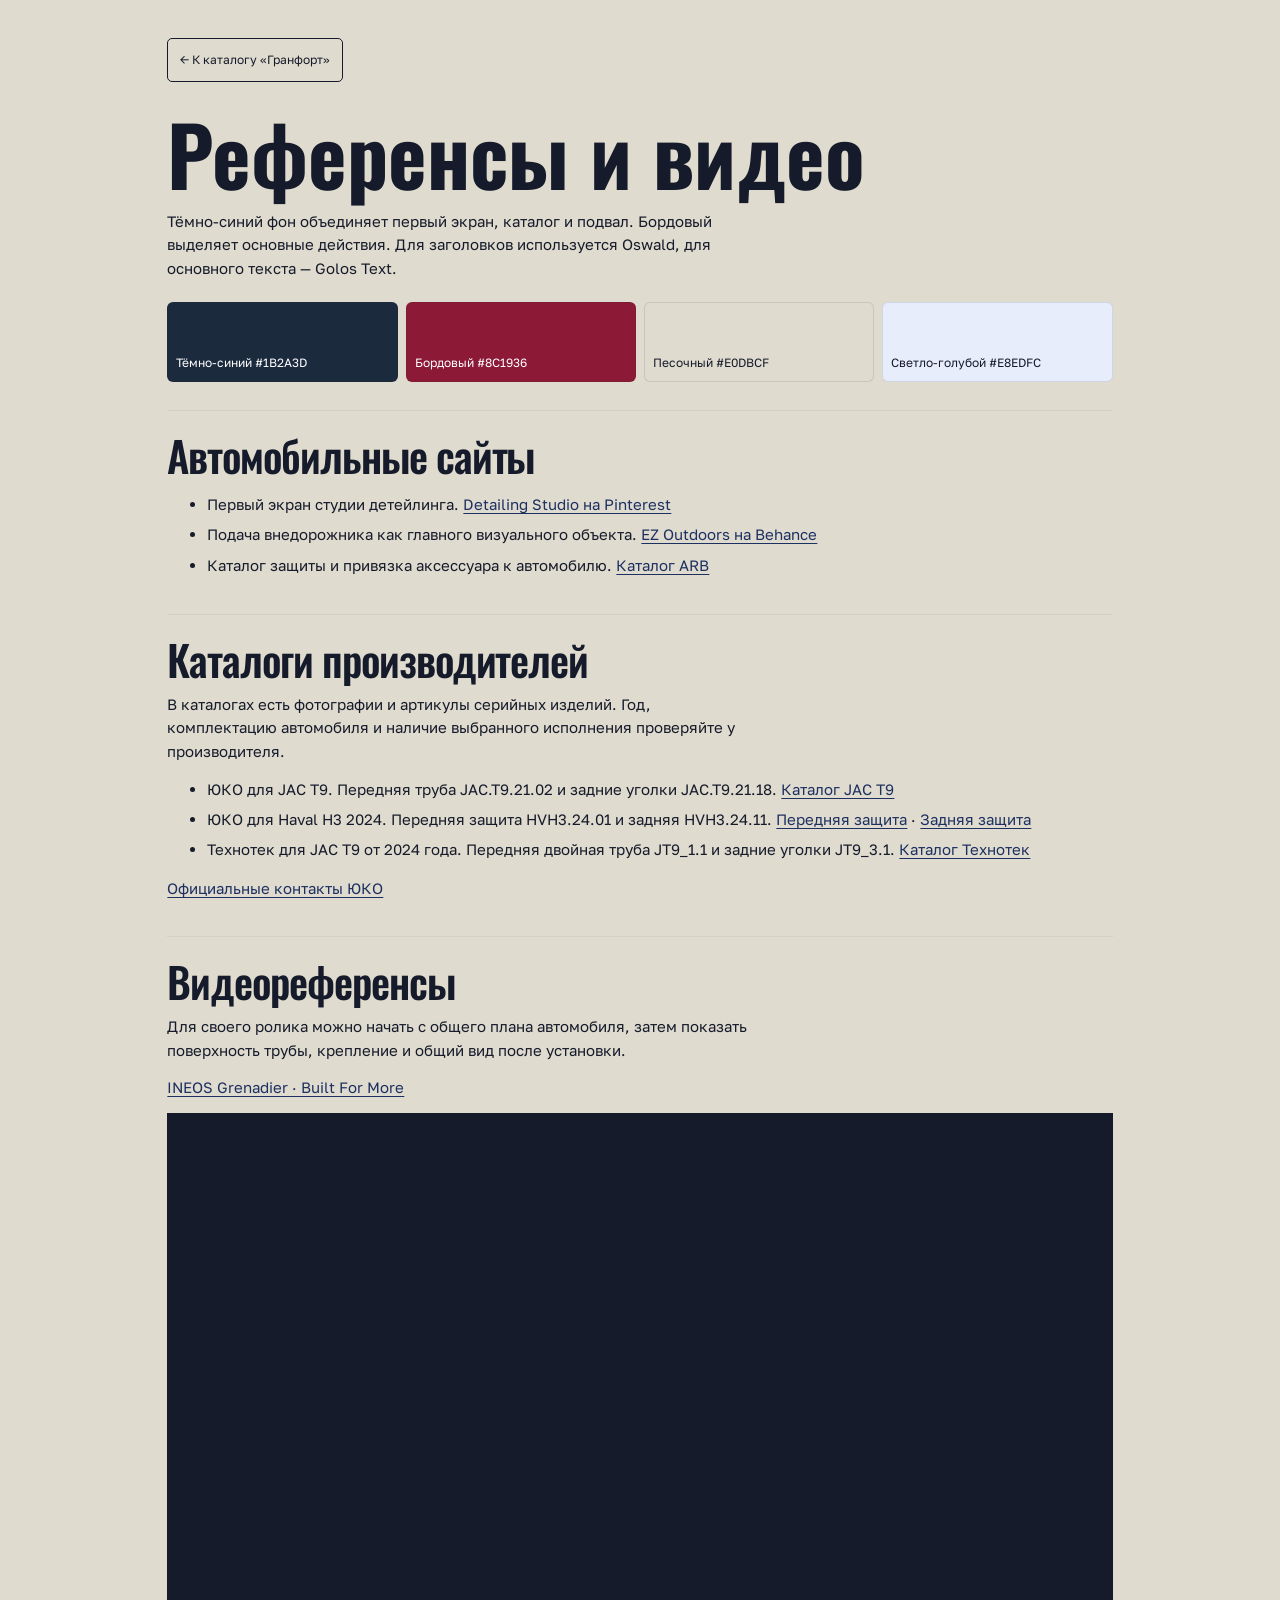
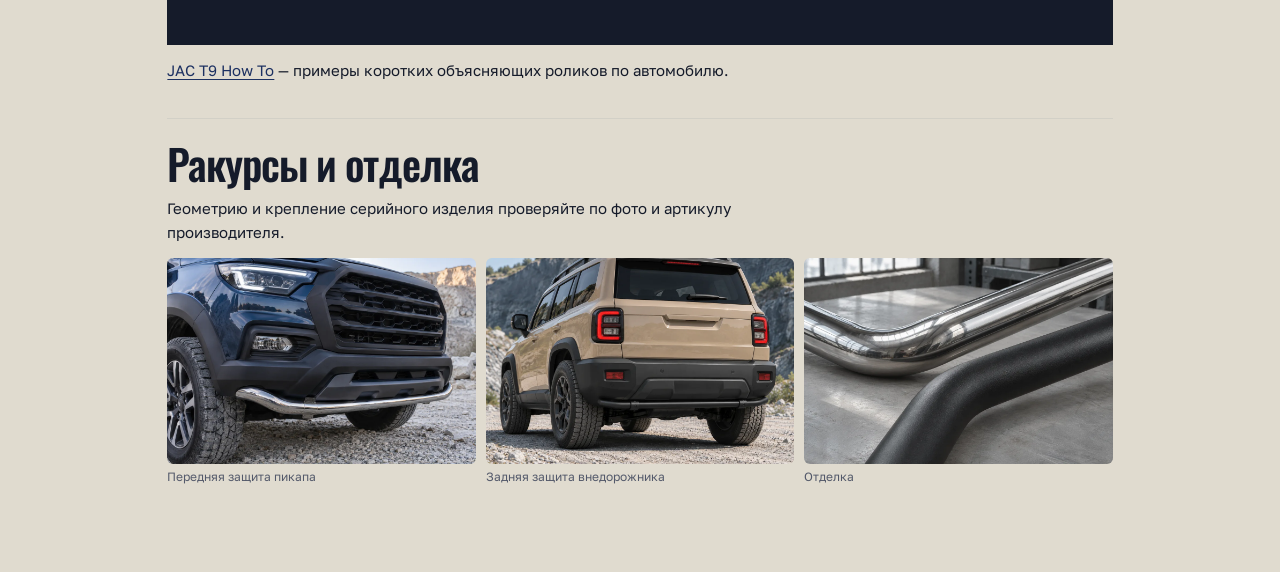
==== references.html @ fc9995a1 "Publish Granfort website demo" ====
<!doctype html>
<html lang="ru">
<head>
  <meta charset="utf-8">
  <meta name="viewport" content="width=device-width, initial-scale=1">
  <title>Референсы и видео — Гранфорт</title>
  <link rel="icon" type="image/svg+xml" href="assets/granfort-mark.svg">
  <link rel="stylesheet" href="style.css?v=9">
</head>
<body>
  <main class="ref-wrap">
    <a class="button button-small button-outline" href="index.html">← К каталогу «Гранфорт»</a>
    <h1>Референсы и видео</h1>
    <p>Тёмно-синий фон объединяет первый экран, каталог и подвал. Бордовый выделяет основные действия. Для заголовков используется Oswald, для основного текста — Golos Text.</p>
    <div class="swatches" aria-label="Палитра сайта">
      <span style="background:var(--navy);color:#fff">Тёмно-синий #1B2A3D</span>
      <span style="background:var(--accent);color:#fff">Бордовый #8C1936</span>
      <span style="background:var(--paper)">Песочный #E0DBCF</span>
      <span style="background:var(--blue-pale)">Светло-голубой #E8EDFC</span>
    </div>
    <article>
      <h2>Автомобильные сайты</h2>
      <ul>
        <li>Первый экран студии детейлинга. <a href="https://in.pinterest.com/pin/web-design-landing-page-for-detailing-studio-in-2025--140033869659845221/" target="_blank" rel="noopener">Detailing Studio на Pinterest</a></li>
        <li>Подача внедорожника как главного визуального объекта. <a href="https://www.behance.net/gallery/239310269/Off-Road-Vehicles-Website-%28EZ-Outdoors%29-Automotiv" target="_blank" rel="noopener">EZ Outdoors на Behance</a></li>
        <li>Каталог защиты и привязка аксессуара к автомобилю. <a href="https://www.arb.com.au/products/4x4-protection/bull-bars" target="_blank" rel="noopener">Каталог ARB</a></li>
      </ul>
    </article>
    <article>
      <h2>Каталоги производителей</h2>
      <p>В каталогах есть фотографии и артикулы серийных изделий. Год, комплектацию автомобиля и наличие выбранного исполнения проверяйте у производителя.</p>
      <ul>
        <li>ЮКО для JAC T9. Передняя труба JAC.T9.21.02 и задние уголки JAC.T9.21.18. <a href="https://www.ukk-tuning.ru/brands/jact6/t9-2021" target="_blank" rel="noopener">Каталог JAC T9</a></li>
        <li>ЮКО для Haval H3 2024. Передняя защита HVH3.24.01 и задняя HVH3.24.11. <a href="https://ukk-tuning.ru/product/front-protection" target="_blank" rel="noopener">Передняя защита</a> · <a href="https://ukk-tuning.ru/product/rear-protection" target="_blank" rel="noopener">Задняя защита</a></li>
        <li>Технотек для JAC T9 от 2024 года. Передняя двойная труба JT9_1.1 и задние уголки JT9_3.1. <a href="https://tehnotec.ru/auto-direction/production/jac/jac-t9-2024-nast-vr/" target="_blank" rel="noopener">Каталог Технотек</a></li>
      </ul>
      <p><a href="https://uko-tuning.ru/contacts" target="_blank" rel="noopener">Официальные контакты ЮКО</a></p>
    </article>
    <article>
      <h2>Видеореференсы</h2>
      <p>Для своего ролика можно начать с общего плана автомобиля, затем показать поверхность трубы, крепление и общий вид после установки.</p>
      <p><a href="https://www.youtube.com/watch?v=AXBsU4dSUzg" target="_blank" rel="noopener">INEOS Grenadier · Built For More</a></p>
      <iframe loading="lazy" title="INEOS Grenadier Built For More" src="https://www.youtube-nocookie.com/embed/AXBsU4dSUzg" allowfullscreen></iframe>
      <p><a href="https://northlandjac.co.nz/t9-how-to/" target="_blank" rel="noopener">JAC T9 How To</a> — примеры коротких объясняющих роликов по автомобилю.</p>
    </article>
    <article>
      <h2>Ракурсы и отделка</h2>
      <p>Геометрию и крепление серийного изделия проверяйте по фото и артикулу производителя.</p>
      <div class="asset-grid">
        <figure><img src="assets/catalog-jac-steel-front.webp" width="1152" height="768" loading="lazy" alt="Полированная труба под передним бампером пикапа"><span>Передняя защита пикапа</span></figure>
        <figure><img src="assets/catalog-haval-black-rear.webp" width="1152" height="768" loading="lazy" alt="Чёрная труба под задним бампером внедорожника"><span>Задняя защита внедорожника</span></figure>
        <figure><img src="assets/material.webp" width="1152" height="768" loading="lazy" alt="Зеркальная и чёрная трубы"><span>Отделка</span></figure>
      </div>
    </article>
  </main>
</body>
</html>
---- style.css ----
@font-face {
  font-family: Oswald;
  src: url("assets/Oswald.ttf") format("truetype");
  font-weight: 200 700;
  font-display: swap;
}

@font-face {
  font-family: Golos;
  src: url("assets/GolosText.ttf") format("truetype");
  font-weight: 400 900;
  font-display: swap;
}

:root {
  color-scheme: light;
  --paper: #e0dbcf;
  --surface: #fffdf7;
  --ink: #151b2a;
  --navy: #1b2a3d;
  --muted: #53596a;
  --blue: #223869;
  --blue-dark: #1c3061;
  --blue-pale: #e8edfc;
  --accent: #8c1936;
  --accent-hover: #a02446;
  --rose: #c9b1b7;
  --line: #d2d0c7;
  --gutter: clamp(14px, 3.7vw, 54px);
  --button-radius: 5px;
}

* { box-sizing: border-box; }
[hidden] { display: none !important; }
html { scroll-behavior: smooth; scroll-padding-top: 18px; }
html:has(.contact[open]) { overflow: hidden; }
body {
  margin: 0;
  background: var(--paper);
  color: var(--ink);
  font: 400 15px/1.55 Golos, Arial, sans-serif;
}
a { color: inherit; text-decoration: none; }
button, input, textarea, select { color: inherit; font: inherit; }
button { cursor: pointer; }
a:focus-visible, button:focus-visible, input:focus-visible, textarea:focus-visible, select:focus-visible {
  outline: 3px solid var(--accent);
  outline-offset: 4px;
}
.hero a:focus-visible, .contact-close:focus-visible, .gallery-views button:focus-visible,
.custom button:focus-visible, .site-footer :is(a, button):focus-visible {
  outline-color: #fff;
}
h1, h2, h3, p, figure { margin: 0; }
h1, h2, h3 { text-wrap: balance; }
h1, h2 { font-family: Oswald, "Arial Narrow", sans-serif; }
h2 { font-size: clamp(33px, 4.55vw, 65px); line-height: 1.08; font-weight: 560; letter-spacing: -.025em; }
img { display: block; max-width: 100%; }
.shell { width: min(100% - var(--gutter) * 2, 1376px); margin-inline: auto; }

.site-header {
  min-height: 78px;
  display: grid;
  grid-template-columns: 1fr auto 1fr;
  align-items: center;
  gap: 16px;
}
.site-header > .brand { justify-self: start; }
.site-header > .button { justify-self: end; }
.brand { display: inline-flex; align-items: center; gap: 9px; line-height: 1.18; }
.brand-name {
  display: block;
  font: 640 28px/.96 Oswald, "Arial Narrow", sans-serif;
  letter-spacing: -.035em;
}
.brand small { display: block; font-size: 11px; font-weight: 450; color: var(--muted); margin-top: 5px; }
.brand-mark {
  flex: 0 0 74px;
  width: 74px;
  height: 42px;
  padding-inline: 3px;
  object-fit: contain;
}
.site-nav { display: flex; gap: clamp(14px, 2.6vw, 38px); font-size: 14px; }
.site-nav a { display: inline-flex; align-items: center; min-height: 44px; text-underline-offset: 4px; }
.site-nav a:hover { color: var(--blue); text-decoration: underline; }

.button {
  display: inline-flex;
  align-items: center;
  justify-content: space-between;
  gap: 22px;
  width: fit-content;
  max-width: 100%;
  min-height: 51px;
  padding: 12px 17px;
  border: 1px solid transparent;
  border-radius: var(--button-radius);
  font-size: 14px;
  font-weight: 400;
  line-height: 1.35;
  transition: background-color .16s, color .16s;
}
.button span { font-size: 18px; line-height: 1; flex: none; }
.button-small { min-height: 44px; font-size: 12px; gap: 9px; padding-inline: 12px; }
.button-outline { border-color: currentColor; background: transparent; }
.button-outline:hover { color: var(--blue); background: var(--blue-pale); }
.button-navy { background: var(--navy); color: #fff; }
.button-navy:hover { background: var(--blue-dark); }
.button-accent { background: var(--accent); color: #fff; }
.button-accent:hover { background: var(--accent-hover); }

.hero {
  display: grid;
  grid-template-columns: minmax(0, 40.4fr) minmax(0, 59.6fr);
  background: var(--navy);
  color: #fff;
  border-radius: 4px;
  overflow: hidden;
}
.hero-copy {
  align-self: stretch;
  display: flex;
  flex-direction: column;
  justify-content: center;
  padding: clamp(25px, 3.7vw, 64px);
  padding-bottom: clamp(25px, 3.7vw + 30px, 94px);
}
.hero h1 {
  font-size: clamp(45px, 6.1vw, 90px);
  font-weight: 470;
  line-height: .99;
  letter-spacing: -.035em;
  max-width: 10ch;
  text-wrap: initial;
}
.hero p { color: #f2f5ff; margin-block: 17px 24px; font: 400 clamp(15px, 1.3vw, 19px)/1.55 Oswald, sans-serif; }
.hero p strong { font-weight: inherit; }
.hero .button { border-radius: 12px; }
.hero .hero-kicker {
  margin: 0 0 20px;
  color: #fff;
  font-family: Golos, sans-serif;
  font-size: clamp(12px, 1.13vw, 16px);
}
.hero-photo {
  position: relative;
  overflow: hidden;
  min-height: clamp(390px, 39vw, 560px);
  background: var(--navy);
}
.hero-photo picture { display: block; }
.hero-photo img { position: absolute; inset: 0; width: 100%; height: 100%; object-fit: cover; object-position: 64% 53%; }
.section { margin-top: clamp(50px, 6.15vw, 94px); }
.section-heading { display: flex; align-items: end; justify-content: space-between; gap: 16px; margin-bottom: 25px; }
.section-heading p { color: var(--muted); }
.model-tabs { display: grid; grid-template-columns: repeat(2, minmax(0, 1fr)); gap: 8px; margin-bottom: 12px; }
.model-tabs button {
  text-align: left;
  display: flex;
  align-items: center;
  justify-content: space-between;
  gap: 8px;
  background: transparent;
  padding: 12px clamp(12px, 2.2vw, 30px);
  border: 1px solid var(--navy);
  border-radius: 8px;
}
.model-tabs button:hover { border-color: var(--blue); }
.model-tabs button[aria-selected="true"] { border-color: var(--blue); background: var(--blue-pale); color: var(--blue-dark); }
.model-tabs strong { display: block; font: 600 clamp(22px, 3vw, 35px)/1.16 Oswald, sans-serif; }
.model-tabs small { display: block; margin-top: 4px; font-size: 11px; }
.tab-indicator { flex: 0 0 16px; height: 16px; border: 1px solid currentColor; border-radius: 50%; }
[aria-selected="true"] .tab-indicator { background: var(--blue-dark); }
.product {
  display: grid;
  grid-template-columns: minmax(0, 1.22fr) minmax(0, 1fr);
  align-items: start;
  border: 1px solid var(--line);
  border-radius: 8px 16px 16px 8px;
  background: var(--surface);
}
.product-photo, .material-photo { position: relative; min-width: 0; overflow: hidden; background: #cdd1d8; }
.product-photo img, .material-photo img { width: 100%; height: 100%; object-fit: cover; }
.product-media {
  min-width: 0;
  align-self: stretch;
  display: flex;
  flex-direction: column;
  border-radius: 7px 0 0 7px;
  background: var(--navy);
}
.product-photo {
  flex: 0 0 auto;
  aspect-ratio: 3/2;
  border-radius: 7px 0 0 0;
  background: var(--navy);
}
.product-photo img { position: absolute; inset: 0; object-fit: contain; }
.product-photo img[data-pending] { visibility: hidden; }
.gallery-status {
  position: absolute;
  inset: 0;
  display: grid;
  place-items: center;
  padding: 20px;
  color: #fff;
  text-align: center;
}
.gallery-views {
  display: grid;
  grid-template-columns: repeat(2, minmax(0, 1fr));
  gap: 8px;
  padding: 12px 12px 8px;
  color: #fff;
}
.gallery-views button {
  min-width: 0;
  min-height: 44px;
  padding: 8px 11px;
  border: 1px solid #728094;
  border-radius: var(--button-radius);
  background: transparent;
  font-size: 13px;
  font-weight: 400;
  line-height: 1.3;
}
.gallery-views button:hover { border-color: #fff; }
.gallery-views button:disabled { opacity: .65; cursor: default; }
.gallery-views button[aria-pressed="true"] { border-color: var(--accent); background: var(--accent); color: #fff; }
.product-media .finishes {
  color: #f5f7ff;
  margin: 4px 12px 15px;
}
.product-media .finishes button { color: #fff; border-color: #7e889c; }
.product-media .finishes button:hover { border-color: #fff; }
.product-media .finishes button[aria-pressed="true"] {
  border-color: var(--blue-pale);
  color: var(--blue-dark);
}
.product-media .finishes button:focus-visible { outline-color: #fff; }
.product-copy { min-width: 0; padding: clamp(20px, 3.2vw, 46px); }
.product-copy h3 {
  font: 560 clamp(42px, 5vw, 70px)/1 Oswald, sans-serif;
  letter-spacing: -.025em;
  margin-bottom: 14px;
  text-wrap: initial;
}
.product-copy p { max-width: 44ch; color: var(--muted); }
.kit-details { margin: 17px 0 21px; }
.kit-details div {
  display: grid;
  grid-template-columns: minmax(110px, .8fr) minmax(0, 1.4fr);
  align-items: baseline;
  gap: 4px 12px;
  border-top: 1px solid var(--line);
  padding: 8px 0;
  font-size: 13px;
}
.kit-details div:last-child { border-bottom: 1px solid var(--line); }
.kit-details dt { font-weight: 400; }
.kit-details dd { margin: 0; color: var(--muted); }
#manufacturer-article, .material-card strong { font-family: Oswald, sans-serif; font-weight: 600; }
.product-copy .catalog-note { font-size: 13px; margin-bottom: 8px; }
.manufacturer-link {
  display: inline-block;
  margin-bottom: 17px;
  color: var(--blue-dark);
  font-size: 13px;
  font-weight: 400;
  text-decoration: underline;
  text-underline-offset: 3px;
}
.manufacturer-link:hover { color: var(--ink); }
.finishes { display: flex; gap: 7px; flex-wrap: wrap; border: 0; margin: 22px 0 10px; padding: 0; }
.finishes legend { font-size: 13px; margin-bottom: 8px; }
.finishes button {
  display: inline-flex;
  align-items: center;
  gap: 7px;
  background: transparent;
  border: 1px solid var(--line);
  border-radius: 6px;
  min-height: 44px;
  padding: 7px 9px;
  font-size: 12px;
  text-align: left;
}
.finishes button:hover, .finishes button[aria-pressed="true"] { border-color: var(--blue); color: var(--blue-dark); }
.finishes button[aria-pressed="true"] { background: var(--blue-pale); }
.finish-swatch { display: inline-block; width: 17px; height: 17px; flex: 0 0 17px; border: 1px solid #7c8595; border-radius: 50%; }
.chrome { background: linear-gradient(140deg, #616e85, #fff 54%, #9ba6b6); }
.powder { background: #202738; }
.product-copy .finish-info { font-size: 13px; margin-bottom: 21px; }

.material-layout { display: grid; grid-template-columns: minmax(0, 1.2fr) minmax(0, 1fr); gap: 12px; }
.material-photo { min-height: 385px; border-radius: 10px; }
.material-options { display: grid; gap: 12px; }
.material-card { display: grid; align-content: center; gap: 10px; padding: clamp(20px, 3vw, 40px); border-radius: 10px; }
.material-card.steel { background: var(--blue-pale); }
.material-card.black { background: var(--navy); color: #fff; }
.material-card h3 { font-size: clamp(18px, 2vw, 25px); font-weight: 400; }
.material-card p { max-width: 40ch; }
.material-card.black p { color: #dce2f0; }

.custom {
  background: var(--navy);
  color: var(--paper);
  border-radius: 10px;
  display: grid;
  grid-template-columns: minmax(0, 1fr) minmax(0, .85fr);
  align-items: center;
  gap: 24px;
  padding: clamp(22px, 5vw, 70px);
}
.custom p { margin-bottom: 18px; max-width: 42ch; }
.custom .button { box-shadow: inset 0 0 0 2px var(--accent); border-color: transparent; border-radius: 11px; }
.custom .button:hover { background: var(--accent); color: #fff; }
.steps {
  display: grid;
  grid-template-columns: minmax(0, 1.7fr) minmax(0, 1fr);
  gap: 28px;
  align-items: center;
  padding: clamp(25px, 3.2vw, 46px);
  border-radius: 14px;
  background: var(--navy);
  color: var(--paper);
}
.steps ol { display: grid; gap: 18px; padding: 0; margin: 0; list-style: none; counter-reset: order-step; }
.steps li { counter-increment: order-step; }
.steps li + li { border-top: 1px solid #737e8e; padding-top: 18px; }
.steps li::before {
  content: counter(order-step);
  display: grid;
  place-items: center;
  width: 33px;
  height: 33px;
  background: var(--blue-pale);
  color: var(--blue-dark);
  border-radius: 5px;
  font: 560 20px/1 Oswald, sans-serif;
  margin-bottom: 11px;
}
.steps h3 { font-size: 18px; font-weight: 400; margin-bottom: 4px; text-wrap: initial; }
.steps p { color: #dce2f0; }

.contact {
  width: min(570px, calc(100% - 24px));
  max-width: none;
  max-height: calc(100% - 24px);
  max-height: calc(100dvh - 24px);
  margin: auto;
  padding: 0;
  border: 0;
  border-radius: 12px;
  background: var(--surface);
  color: var(--ink);
  box-shadow: 0 20px 65px #090d1b5c;
  overflow: auto;
  overscroll-behavior: contain;
  scroll-padding-block: 88px 18px;
}
.contact::backdrop { background: #101b2aa6; }
.contact-header {
  position: sticky;
  z-index: 1;
  top: 0;
  display: flex;
  align-items: center;
  justify-content: space-between;
  gap: 12px;
  padding: 14px clamp(16px, 4vw, 28px);
  background: var(--navy);
  color: #fff;
}
.contact-header h2 { font-size: clamp(27px, 5vw, 37px); }
.contact-close {
  flex: 0 0 44px;
  height: 44px;
  display: grid;
  place-items: center;
  padding: 0;
  border: 1px solid #728094;
  border-radius: var(--button-radius);
  background: transparent;
  font: 400 28px/1 Arial, sans-serif;
}
.contact-close:hover { background: #ffffff22; }
.contact-content { padding: 20px clamp(16px, 4vw, 28px) 24px; }
.contact-content > p:first-child { margin-bottom: 17px; color: var(--muted); }
.contact .form-contact { margin-top: 16px; font-size: 13px; }
.form-contact a { color: var(--blue-dark); font-weight: 650; text-decoration: underline; text-underline-offset: 3px; }
.contact form { min-width: 0; }
.form-grid { display: grid; grid-template-columns: repeat(2, minmax(0, 1fr)); gap: 0 10px; }
.form-other { grid-column: 1 / -1; }
.contact label { display: block; margin-bottom: 15px; font-weight: 560; font-size: 13px; }
.contact :is(input, select, textarea) {
  display: block;
  width: 100%;
  min-height: 44px;
  margin-top: 5px;
  border: 1px solid #868fa6;
  border-radius: 6px;
  padding: 10px;
  background: #fff;
  color: var(--ink);
  font-weight: 400;
}
.contact textarea { resize: vertical; }
.contact .form-note { margin: 0 0 15px; font-size: 12px; color: var(--muted); }
.form-result {
  margin-top: 20px;
  padding: clamp(12px, 2.5vw, 20px);
  border: 1px solid #a8b9ff;
  border-radius: 8px;
  background: var(--blue-pale);
}
.form-result textarea { min-height: 9em; }
.result-actions { display: flex; flex-wrap: wrap; align-items: center; gap: 8px 12px; }
.result-actions .button-outline:hover { color: var(--ink); }
.form-feedback { flex: 1 1 130px; font-size: 13px; }
.form-feedback:empty { display: none; }
.site-footer {
  margin-top: clamp(46px, 7vw, 96px);
  background: var(--navy);
  color: #fff;
}
.footer-main {
  display: grid;
  grid-template-columns: minmax(0, 1.3fr) minmax(0, .85fr) minmax(0, 1fr);
  gap: 32px clamp(26px, 5vw, 72px);
  padding-block: clamp(32px, 5.6vw, 72px);
}
.footer-brand { gap: 12px; }
.footer-brand .brand-mark {
  flex-basis: 46px;
  width: 46px;
  height: 46px;
  padding: 5px;
  border-radius: 5px;
  background: #f7f5ed;
}
.footer-brand .brand-name { font-size: 34px; }
.footer-identity p {
  max-width: 30ch;
  margin-top: 13px;
  color: #c0c8db;
}
.footer-main h2 {
  margin-bottom: 11px;
  font: 400 15px/1.35 Golos, Arial, sans-serif;
  letter-spacing: normal;
}
.footer-nav ul { margin: 0; padding: 0; list-style: none; }
.footer-nav a, .footer-supplier {
  display: inline-flex;
  min-height: 36px;
  align-items: center;
  gap: 6px;
  color: #c0c8db;
}
.footer-actions .button { margin-block: 2px 7px; }
.footer-supplier { display: flex; width: fit-content; font-size: 13px; }
.site-footer a:not(.button, .brand):hover { color: #fff; text-decoration: underline; text-underline-offset: 4px; }
.footer-bottom {
  display: flex;
  flex-wrap: wrap;
  justify-content: space-between;
  gap: 10px 20px;
  align-items: center;
  border-top: 1px solid #46506a;
  padding-block: 10px;
  color: #c0c8db;
  font-size: 13px;
}
.footer-bottom > div { display: flex; flex-wrap: wrap; gap: 0 20px; }
.footer-bottom a { display: inline-flex; align-items: center; gap: 5px; min-height: 38px; }

.ref-wrap { max-width: 1040px; margin: auto; padding: 38px var(--gutter) 64px; }
.ref-wrap h1 { margin: 30px 0 16px; font-size: clamp(43px, 7vw, 82px); line-height: 1; }
.ref-wrap article { border-top: 1px solid var(--line); padding-block: 22px; }
.ref-wrap article h2 { font-size: clamp(26px, 4vw, 42px); margin-bottom: 11px; }
.ref-wrap p { max-width: 66ch; margin-bottom: 14px; }
.ref-wrap a:not(.button) { color: var(--blue-dark); text-decoration: underline; text-underline-offset: 3px; }
.ref-wrap li { margin: 7px 0; }
.ref-wrap iframe { display: block; border: 0; width: 100%; aspect-ratio: 16/9; margin: 14px 0; background: var(--ink); }
.swatches { display: grid; grid-template-columns: repeat(auto-fit, minmax(124px, 1fr)); gap: 8px; margin: 22px 0 28px; }
.swatches span { display: flex; align-items: end; min-height: 80px; border: 1px solid #242a361f; border-radius: 6px; padding: 8px; font-size: 12px; }
.asset-grid { display: grid; grid-template-columns: repeat(auto-fit, minmax(min(100%, 245px), 1fr)); gap: 10px; }
.asset-grid img { aspect-ratio: 3/2; width: 100%; height: auto; object-fit: cover; border-radius: 6px; }
.asset-grid figure span { display: block; margin-top: 4px; font-size: 12px; color: var(--muted); }

@media (max-width: 860px) {
  .site-header { gap: 10px; }
  .hero { grid-template-columns: minmax(0, 4.4fr) minmax(0, 5.6fr); }
  .hero h1 { font-size: clamp(42px, 7vw, 63px); }
  .hero-photo { min-height: 340px; }
  .hero-photo img { object-position: 77% 53%; }
  .product { grid-template-columns: minmax(0, 1fr); border-radius: 8px; }
  .product-media { border-radius: 7px 7px 0 0; }
  .product-photo { flex: 0 0 auto; border-radius: 7px 7px 0 0; }
  .steps { grid-template-columns: minmax(0, 1fr) minmax(0, 1.2fr); }
}

@media (max-width: 700px) {
  .footer-main { grid-template-columns: repeat(2, minmax(0, 1fr)); }
  .footer-identity { grid-column: 1 / -1; }
  .site-header {
    grid-template-columns: minmax(0, 1fr) auto;
    padding-top: 10px;
    gap: 5px 8px;
  }
  .site-nav {
    grid-column: 1 / -1;
    grid-row: 2;
    display: grid;
    grid-template-columns: repeat(3, minmax(0, 1fr));
    gap: 4px;
    border-top: 1px solid var(--line);
  }
  .site-nav a { justify-content: center; padding: 5px 3px; font-size: 13px; text-align: center; }
  .site-header > .button { grid-column: 2; grid-row: 1; }
}

@media (max-width: 600px) {
  .site-header .brand { gap: 7px; }
  .site-header .brand-name { font-size: 24px; }
  .site-header .brand small { font-size: 10px; margin-top: 4px; }
  .site-header .brand-mark { flex-basis: 43px; width: 43px; height: 34px; padding-inline: 0 3px; }
  .site-header .button-small { font-size: 11px; padding: 7px 9px; gap: 5px; }
  .site-header .button-small span { display: none; }
  .hero { grid-template-columns: minmax(0, 1fr); }
  .hero-copy { padding: clamp(19px, 5vw, 30px); }
  .hero h1 { max-width: 16ch; font-size: clamp(34px, 10vw, 60px); font-weight: 600; }
  .hero p { margin-block: 11px 16px; font-family: Golos, sans-serif; }
  .hero p strong { font-family: Oswald, sans-serif; font-weight: 650; text-transform: uppercase; }
  .hero .hero-kicker { margin-bottom: 10px; color: #f8d7c7; }
  .hero .button { border-radius: var(--button-radius); }
  .hero-photo { min-height: 0; aspect-ratio: 1.52; }
  .hero-photo img { object-position: 55% 52%; }
  .section-heading { display: block; margin-bottom: 17px; }
  .section-heading p { margin-top: 8px; }
  .model-tabs button { border-color: var(--line); }
  .product, .material-layout, .custom { grid-template-columns: minmax(0, 1fr); }
  .material-photo { min-height: 0; aspect-ratio: 3/2; }
  .gallery-views { padding: 9px; }
  .custom { border-left: 8px solid var(--accent); background: var(--rose); color: var(--ink); gap: 20px; }
  .custom .button { justify-content: space-between; width: 100%; gap: 10px; box-shadow: none; border-color: currentColor; border-radius: var(--button-radius); }
  .custom button:focus-visible { outline-color: var(--accent); }
  .steps { display: block; padding: 0; border-radius: 0; background: transparent; color: var(--ink); }
  .steps h2 { margin-bottom: 17px; }
  .steps ol { grid-template-columns: minmax(0, 1fr); gap: 13px; }
  .steps ol li { display: grid; grid-template-columns: auto 1fr; align-items: start; gap: 0 11px; padding-top: 12px; border-top: 1px solid var(--line); }
  .steps li::before { grid-row: span 2; margin: 0; }
  .steps h3 { font-size: 16px; }
  .steps p { grid-column: 2; font-size: 14px; color: var(--muted); }
}

@media (max-width: 480px) {
  .footer-main { grid-template-columns: minmax(0, 1fr); gap: 24px; }
  .footer-identity { grid-column: auto; }
  .footer-bottom { align-items: flex-start; flex-direction: column; }
}

@media (max-width: 420px) {
  .form-grid { grid-template-columns: minmax(0, 1fr); gap: 0; }
}

@media (prefers-reduced-motion: reduce) {
  html { scroll-behavior: auto; }
  .button { transition: none; }
}
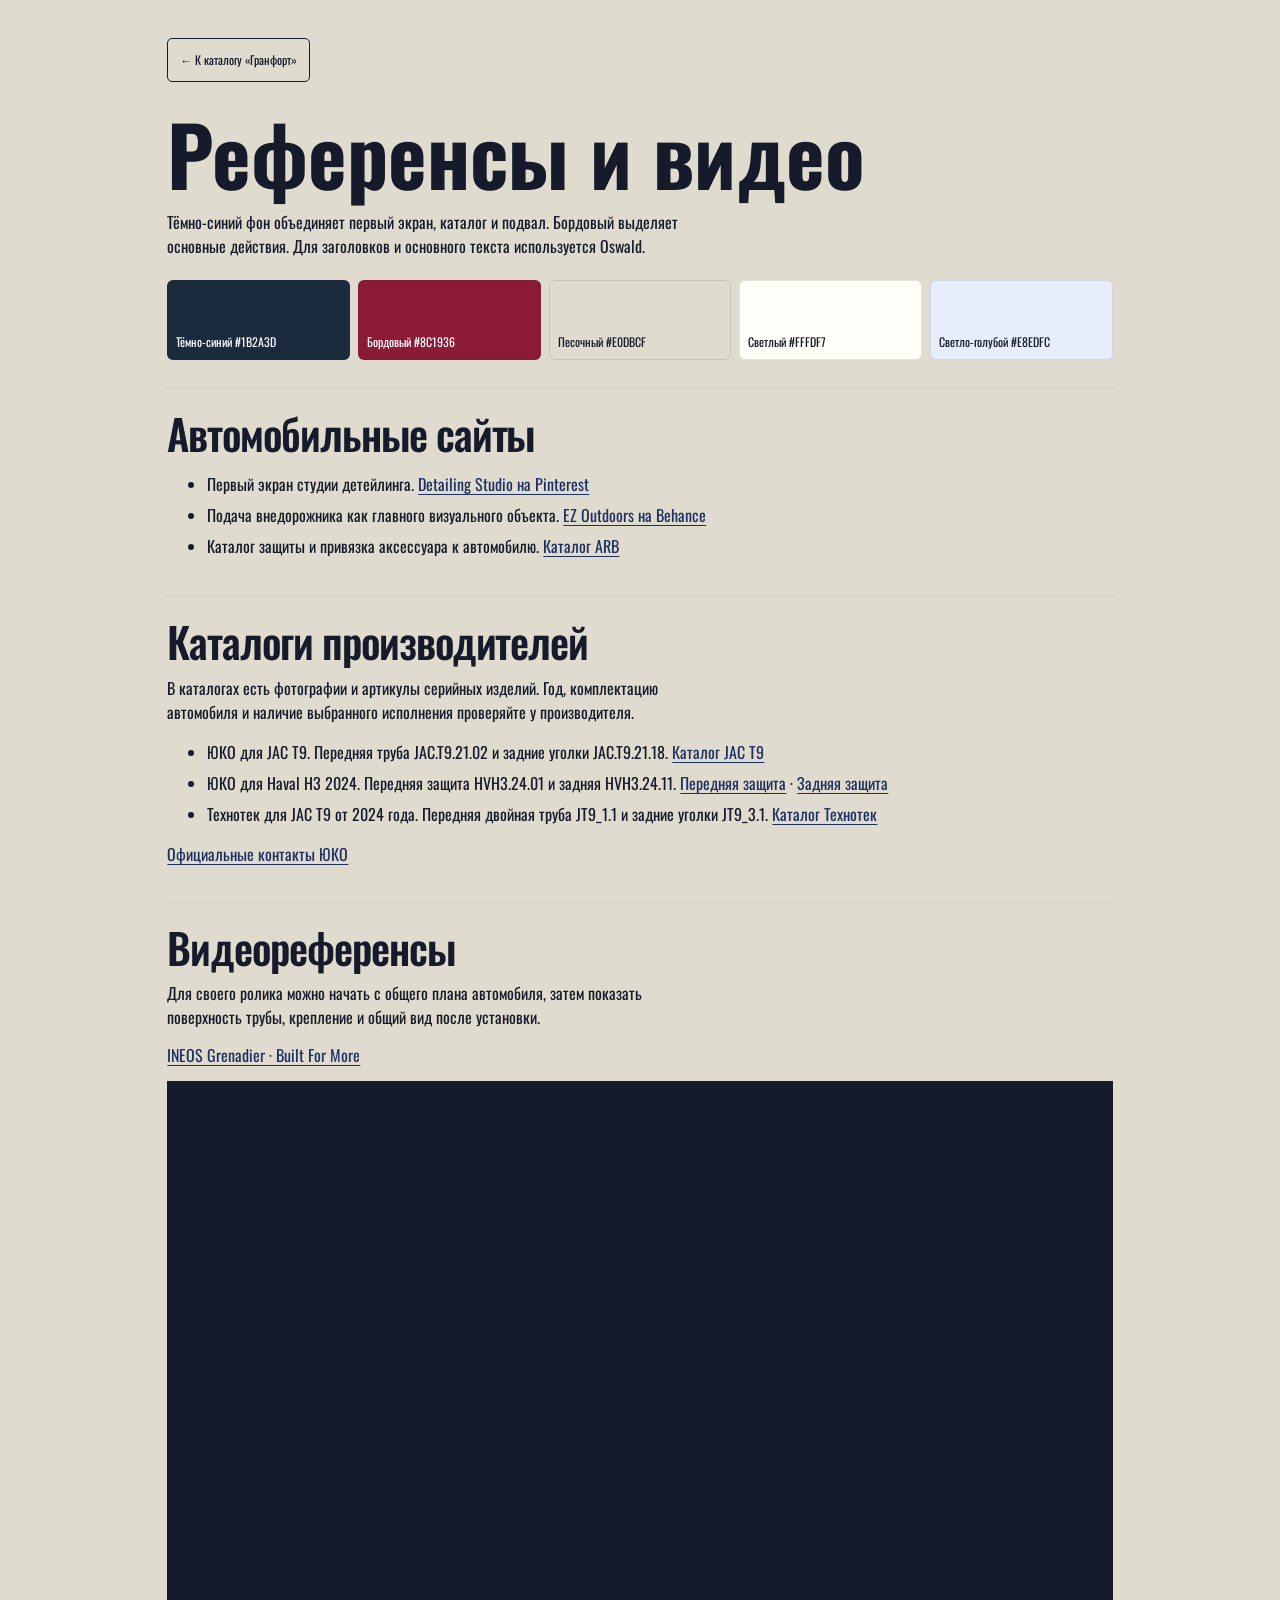
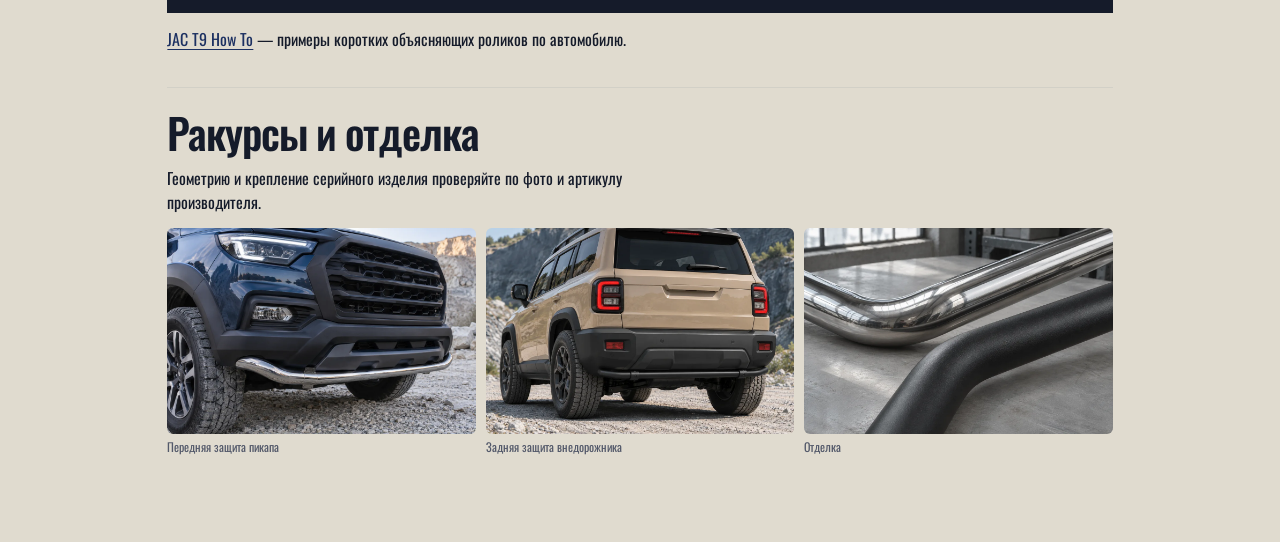
==== commit aa27adc2: "Style pricing guide around the JAC T9 top view" ====
--- a/references.html
+++ b/references.html
@@ -5,17 +5,18 @@
   <meta name="viewport" content="width=device-width, initial-scale=1">
   <title>Референсы и видео — Гранфорт</title>
   <link rel="icon" type="image/svg+xml" href="assets/granfort-mark.svg">
-  <link rel="stylesheet" href="style.css?v=9">
+  <link rel="stylesheet" href="style.css?v=10">
 </head>
 <body>
   <main class="ref-wrap">
     <a class="button button-small button-outline" href="index.html">← К каталогу «Гранфорт»</a>
     <h1>Референсы и видео</h1>
-    <p>Тёмно-синий фон объединяет первый экран, каталог и подвал. Бордовый выделяет основные действия. Для заголовков используется Oswald, для основного текста — Golos Text.</p>
+    <p>Тёмно-синий фон объединяет первый экран, каталог и подвал. Бордовый выделяет основные действия. Для заголовков и основного текста используется Oswald.</p>
     <div class="swatches" aria-label="Палитра сайта">
       <span style="background:var(--navy);color:#fff">Тёмно-синий #1B2A3D</span>
       <span style="background:var(--accent);color:#fff">Бордовый #8C1936</span>
       <span style="background:var(--paper)">Песочный #E0DBCF</span>
+      <span style="background:var(--surface)">Светлый #FFFDF7</span>
       <span style="background:var(--blue-pale)">Светло-голубой #E8EDFC</span>
     </div>
     <article>
--- a/style.css
+++ b/style.css
@@ -2,13 +2,6 @@
   font-family: Oswald;
   src: url("assets/Oswald.ttf") format("truetype");
   font-weight: 200 700;
-  font-display: swap;
-}
-
-@font-face {
-  font-family: Golos;
-  src: url("assets/GolosText.ttf") format("truetype");
-  font-weight: 400 900;
   font-display: swap;
 }
 
@@ -38,7 +31,7 @@
   margin: 0;
   background: var(--paper);
   color: var(--ink);
-  font: 400 15px/1.55 Golos, Arial, sans-serif;
+  font: 400 16px/1.5 Oswald, "Arial Narrow", sans-serif;
 }
 a { color: inherit; text-decoration: none; }
 button, input, textarea, select { color: inherit; font: inherit; }
@@ -140,7 +133,6 @@
 .hero .hero-kicker {
   margin: 0 0 20px;
   color: #fff;
-  font-family: Golos, sans-serif;
   font-size: clamp(12px, 1.13vw, 16px);
 }
 .hero-photo {
@@ -317,32 +309,30 @@
 .custom .button { box-shadow: inset 0 0 0 2px var(--accent); border-color: transparent; border-radius: 11px; }
 .custom .button:hover { background: var(--accent); color: #fff; }
 .steps {
-  display: grid;
-  grid-template-columns: minmax(0, 1.7fr) minmax(0, 1fr);
-  gap: 28px;
-  align-items: center;
-  padding: clamp(25px, 3.2vw, 46px);
+  position: relative;
+  isolation: isolate;
+  min-height: clamp(300px, 26vw, 370px);
+  padding: clamp(24px, 2.65vw, 38px);
   border-radius: 14px;
   background: var(--navy);
   color: var(--paper);
 }
-.steps ol { display: grid; gap: 18px; padding: 0; margin: 0; list-style: none; counter-reset: order-step; }
-.steps li { counter-increment: order-step; }
-.steps li + li { border-top: 1px solid #737e8e; padding-top: 18px; }
-.steps li::before {
-  content: counter(order-step);
-  display: grid;
-  place-items: center;
-  width: 33px;
-  height: 33px;
-  background: var(--blue-pale);
-  color: var(--blue-dark);
-  border-radius: 5px;
-  font: 560 20px/1 Oswald, sans-serif;
-  margin-bottom: 11px;
-}
-.steps h3 { font-size: 18px; font-weight: 400; margin-bottom: 4px; text-wrap: initial; }
-.steps p { color: #dce2f0; }
+.steps-copy { position: relative; z-index: 1; width: min(44%, 360px); }
+.steps h2 { font-size: clamp(33px, 3.8vw, 54px); margin-bottom: clamp(17px, 2.3vw, 32px); }
+.steps ol { padding: 0; margin: 0; list-style: none; }
+.steps li + li { border-top: 1px solid #778392; margin-top: 12px; padding-top: 12px; }
+.steps h3 { font-size: 16px; font-weight: 500; margin-bottom: 3px; text-wrap: initial; }
+.steps p { color: #dce2f0; font-size: 14px; }
+.steps-visual { position: absolute; inset: 0; overflow-x: clip; pointer-events: none; }
+.steps-truck {
+  position: absolute;
+  left: 68%;
+  top: 50%;
+  width: 40%;
+  height: auto;
+  transform: translate(-50%, -50%) rotate(62deg);
+  filter: drop-shadow(8px 12px 8px #111b2b55);
+}
 
 .contact {
   width: min(570px, calc(100% - 24px));
@@ -448,7 +438,7 @@
 }
 .footer-main h2 {
   margin-bottom: 11px;
-  font: 400 15px/1.35 Golos, Arial, sans-serif;
+  font: 400 15px/1.35 Oswald, "Arial Narrow", sans-serif;
   letter-spacing: normal;
 }
 .footer-nav ul { margin: 0; padding: 0; list-style: none; }
@@ -499,7 +489,6 @@
   .product { grid-template-columns: minmax(0, 1fr); border-radius: 8px; }
   .product-media { border-radius: 7px 7px 0 0; }
   .product-photo { flex: 0 0 auto; border-radius: 7px 7px 0 0; }
-  .steps { grid-template-columns: minmax(0, 1fr) minmax(0, 1.2fr); }
 }
 
 @media (max-width: 700px) {
@@ -532,7 +521,7 @@
   .hero { grid-template-columns: minmax(0, 1fr); }
   .hero-copy { padding: clamp(19px, 5vw, 30px); }
   .hero h1 { max-width: 16ch; font-size: clamp(34px, 10vw, 60px); font-weight: 600; }
-  .hero p { margin-block: 11px 16px; font-family: Golos, sans-serif; }
+  .hero p { margin-block: 11px 16px; }
   .hero p strong { font-family: Oswald, sans-serif; font-weight: 650; text-transform: uppercase; }
   .hero .hero-kicker { margin-bottom: 10px; color: #f8d7c7; }
   .hero .button { border-radius: var(--button-radius); }
@@ -547,13 +536,9 @@
   .custom { border-left: 8px solid var(--accent); background: var(--rose); color: var(--ink); gap: 20px; }
   .custom .button { justify-content: space-between; width: 100%; gap: 10px; box-shadow: none; border-color: currentColor; border-radius: var(--button-radius); }
   .custom button:focus-visible { outline-color: var(--accent); }
-  .steps { display: block; padding: 0; border-radius: 0; background: transparent; color: var(--ink); }
-  .steps h2 { margin-bottom: 17px; }
-  .steps ol { grid-template-columns: minmax(0, 1fr); gap: 13px; }
-  .steps ol li { display: grid; grid-template-columns: auto 1fr; align-items: start; gap: 0 11px; padding-top: 12px; border-top: 1px solid var(--line); }
-  .steps li::before { grid-row: span 2; margin: 0; }
-  .steps h3 { font-size: 16px; }
-  .steps p { grid-column: 2; font-size: 14px; color: var(--muted); }
+  .steps { min-height: 0; padding: 24px 20px clamp(145px, 43vw, 245px); margin-bottom: clamp(70px, 18vw, 108px); }
+  .steps-copy { width: auto; }
+  .steps-truck { left: 52%; top: auto; bottom: 0; width: 72%; transform: translate(-50%, 36%) rotate(62deg); }
 }
 
 @media (max-width: 480px) {
